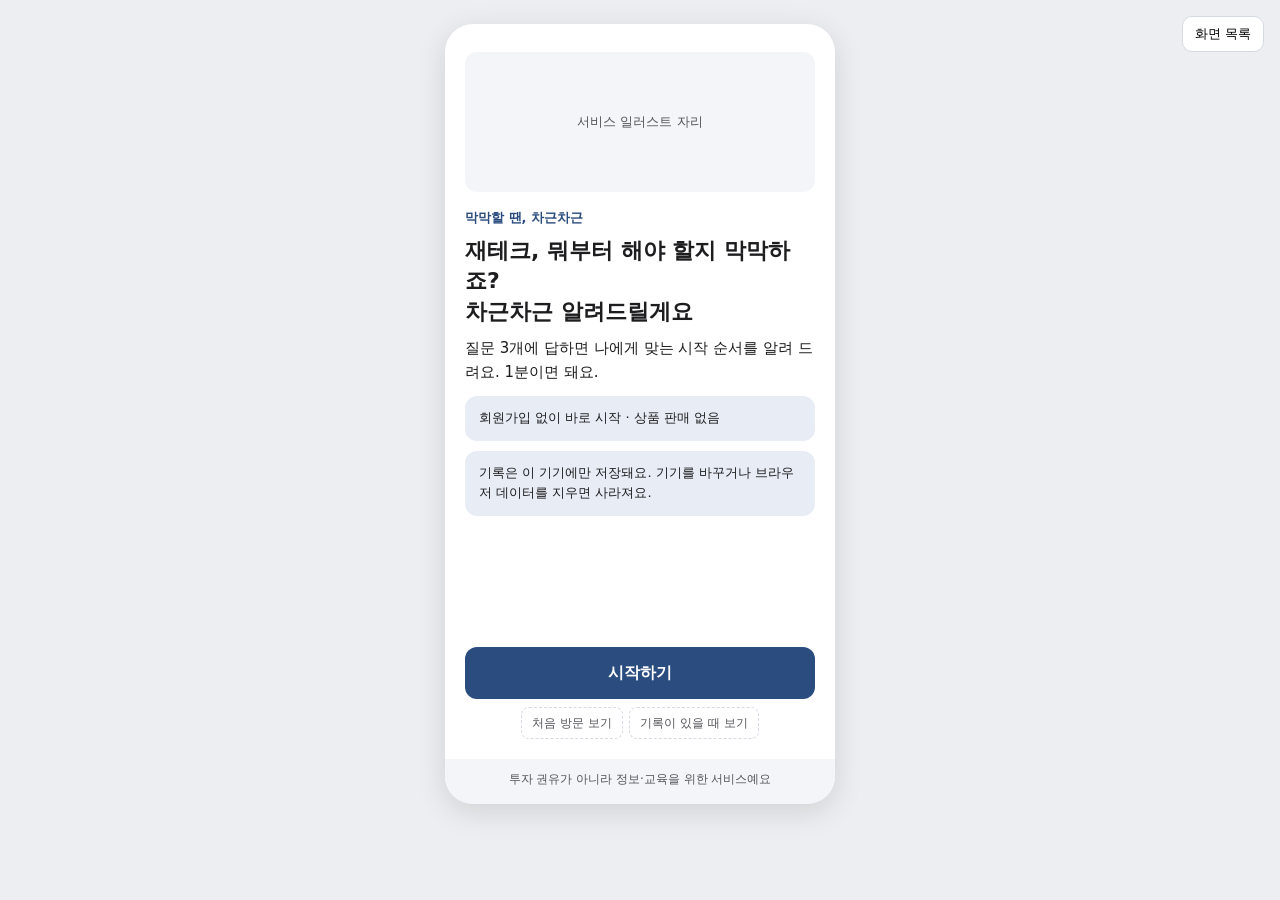
==== design/prototype.html @ a36b57f7 "design: 로드맵 완료 결과 화면(3.5) 추가, 플로우·지도 반영, 단계 상세 체크 오류 수정 Co-Authored-By: Claude Opus 5.5 <noreply@ant" ====
<!doctype html><html lang="ko"><head><meta charset="utf-8"><meta name="viewport" content="width=device-width,initial-scale=1">
<title>차근차근 프로토타입</title>
<style>
:root{--main:#2B4C7E;--main-soft:#E8EDF5;--accent:#F2B705;--accent-soft:#FFF6D9;--bg:#ffffff;--gray:#F3F5F9;--text:#1D1D1F;--sub:#55555C;--line:#D5DAE2;--radius:12px}
*{box-sizing:border-box}body{margin:0;background:#eceef1;font-family:system-ui,"Apple SD Gothic Neo","Malgun Gothic",sans-serif;color:var(--text)}
.device{width:390px;max-width:100%;min-height:780px;margin:24px auto;background:var(--bg);border-radius:28px;box-shadow:0 8px 30px rgba(0,0,0,.12);overflow:hidden;position:relative}
.screen{display:none;min-height:780px}.screen.on{display:block}
#toast{position:fixed;left:50%;bottom:32px;transform:translateX(-50%);background:#222;color:#fff;padding:10px 16px;border-radius:20px;font-size:14px;opacity:0;transition:.2s;pointer-events:none}#toast.on{opacity:1}
#idx{position:fixed;right:16px;top:16px;font-size:13px;background:#fff;border:1px solid var(--line);border-radius:10px;padding:8px 12px;cursor:pointer}
#list{position:fixed;right:16px;top:56px;background:#fff;border:1px solid var(--line);border-radius:12px;padding:8px;display:none;max-height:70vh;overflow:auto;min-width:200px}#list.on{display:block}#list a{display:block;padding:6px 8px;color:var(--text);text-decoration:none;font-size:14px;border-radius:8px}#list a:hover{background:#f2f2f5}
/* 공통 부품 스타일은 여기 아래에 */
.wrap{min-height:780px;display:flex;flex-direction:column;padding:20px 20px 0}
.grow{flex:1}
.topbar{display:flex;align-items:center;justify-content:space-between;min-height:44px;font-size:13px;color:var(--sub)}
.back{display:inline-flex;align-items:center;min-height:44px;padding:0 4px;color:var(--main);font-size:15px;font-weight:700;text-decoration:none}
.progress{height:6px;background:var(--gray);border-radius:6px;overflow:hidden;margin:4px 0 16px}.progress i{display:block;height:100%;background:var(--main)}
h1.t{font-size:22px;font-weight:700;line-height:1.4;margin:8px 0 8px}
h2.st{font-size:17px;font-weight:700;margin:0 0 6px}
p.b{font-size:15px;line-height:1.6;margin:0 0 12px;color:var(--text)}
.s{font-size:13px;line-height:1.5;color:var(--sub)}
.btn{display:flex;align-items:center;justify-content:center;width:100%;min-height:52px;border:0;border-radius:var(--radius);background:var(--main);color:#fff;font-size:16px;font-weight:700;text-decoration:none;cursor:pointer;font-family:inherit}
.btn:active{filter:brightness(.88)}
.btn.sub{background:#fff;color:var(--main);border:1.5px solid var(--main);min-height:48px}
.btn[aria-disabled="true"]{background:var(--gray);color:var(--sub);pointer-events:none}
.tbtn{display:inline-flex;align-items:center;min-height:44px;color:var(--main);font-size:14px;text-decoration:underline;background:none;border:0;cursor:pointer;font-family:inherit;padding:0}
.opt{display:flex;align-items:center;width:100%;min-height:52px;padding:12px 16px;margin-bottom:10px;border:1.5px solid var(--line);border-radius:var(--radius);background:#fff;font-size:15px;color:var(--text);text-align:left;cursor:pointer;font-family:inherit}
.opt.on{border-color:var(--main);background:var(--main-soft);font-weight:700}
.card{border:1.5px solid var(--line);border-radius:var(--radius);padding:14px 16px;margin-bottom:10px;background:#fff}
.card.now{border-color:var(--main)}.card.lock{background:var(--gray);border-style:dashed;color:var(--sub)}
.tag{display:inline-block;font-size:12px;font-weight:700;padding:2px 8px;border-radius:20px;background:var(--accent);color:var(--text);vertical-align:2px;margin-left:6px}
.info{background:var(--main-soft);border-radius:var(--radius);padding:12px 14px;font-size:13px;line-height:1.6;color:var(--text);margin-bottom:10px}
.warn{background:var(--accent-soft);border-left:4px solid var(--accent);border-radius:var(--radius);padding:12px 14px;font-size:13px;line-height:1.6;color:var(--text);margin-bottom:10px}
.term{color:var(--main);text-decoration:underline dotted;text-underline-offset:3px;font-weight:700;cursor:pointer}
.ph{display:flex;align-items:center;justify-content:center;background:var(--gray);border-radius:var(--radius);color:var(--sub);font-size:13px;min-height:140px;margin:8px 0 16px}
.legal{margin:16px -20px 0;padding:12px 20px 16px;background:var(--gray);text-align:center;font-size:12px;color:var(--sub)}
.sheet{position:absolute;left:0;right:0;bottom:0;background:#fff;border-radius:20px 20px 0 0;padding:22px 20px 24px;box-shadow:0 -8px 24px rgba(0,0,0,.15)}
.chips{display:flex;gap:6px;flex-wrap:wrap;margin-top:6px}.chips button{min-height:44px;padding:0 12px;border:1.5px solid var(--line);border-radius:22px;background:#fff;font-size:14px;font-family:inherit;cursor:pointer;color:var(--text)}.chips button.on{border-color:var(--main);background:var(--main);color:#fff;font-weight:700}
.item{display:flex;align-items:center;gap:10px;min-height:44px;font-size:15px}
.cb{width:24px;height:24px;border:2px solid var(--main);border-radius:6px;flex:none;display:inline-flex;align-items:center;justify-content:center;color:#fff;font-size:14px;cursor:pointer;background:#fff;position:relative}.cb::after{content:"";position:absolute;inset:-10px}.cb.on{background:var(--main)}
.go{margin-left:auto;color:var(--main);font-size:13px;font-weight:700;text-decoration:none;min-height:44px;display:inline-flex;align-items:center;white-space:nowrap}
.inline{display:flex;flex-wrap:wrap;gap:6px;align-items:center;padding-left:34px;font-size:13px;color:var(--sub);margin-bottom:6px}.inline input{width:84px;min-height:44px;border:1.5px solid var(--line);border-radius:8px;padding:0 8px;font-size:15px;font-family:inherit}
.card a.whole{display:block;text-decoration:none;color:inherit;min-height:44px}
.tag.gray{background:var(--gray);border:1px solid var(--line)}
.alt{display:flex;gap:6px;flex-wrap:wrap;justify-content:center;padding:8px 0 4px}
.alt button{font-size:12px;min-height:32px;padding:0 10px;border:1px dashed var(--line);background:#fff;border-radius:8px;color:var(--sub);cursor:pointer;font-family:inherit}
</style></head><body>
<button id="idx">화면 목록</button><div id="list"></div>
<div class="device">
<!-- 화면은 여기에 하나씩 추가: <section class="screen" id="1.0" data-name="홈"> ... </section> -->
<section class="screen" id="1.0" data-name="시작 화면">
<div class="wrap">
  <div class="ph">서비스 일러스트 자리</div>
  <p class="s" style="font-weight:700;color:var(--main);margin:0">막막할 땐, 차근차근</p>
  <h1 class="t">재테크, 뭐부터 해야 할지 막막하죠?<br>차근차근 알려드릴게요</h1>
  <p class="b">질문 3개에 답하면 나에게 맞는 시작 순서를 알려 드려요. 1분이면 돼요.</p>
  <div class="info">회원가입 없이 바로 시작 · 상품 판매 없음</div>
  <div class="info">기록은 이 기기에만 저장돼요. 기기를 바꾸거나 브라우저 데이터를 지우면 사라져요.</div>
  <div class="grow"></div>
  <a class="btn" id="s1_0go" href="#2.1">시작하기</a>
  <div class="alt"><button onclick="s1_0(false)">처음 방문 보기</button><button onclick="s1_0(true)">기록이 있을 때 보기</button></div>
  <div class="legal">투자 권유가 아니라 정보·교육을 위한 서비스예요</div>
</div>
<script>function s1_0(r){const b=document.getElementById("s1_0go");b.textContent=r?"이어서 하기":"시작하기";b.href=r?"#3.0":"#2.1";toast(r?"기록이 있을 때 모습이에요":"처음 방문 모습이에요")}</script>
</section>
<section class="screen" id="2.1" data-name="진단 1 여유자금">
<div class="wrap">
  <div class="topbar"><span>1 / 3</span><span></span></div>
  <div class="progress"><i style="width:33%"></i></div>
  <h1 class="t">매달 모을 수 있는 돈은<br>어느 정도예요?</h1>
  <p class="s" style="margin:0 0 14px">정확하지 않아도 괜찮아요.</p>
  <div data-q="money">
    <button class="opt" data-v="u5" onclick="pick(this)">5만 원 미만</button>
    <button class="opt" data-v="5_20" onclick="pick(this)">5만 ~ 20만 원</button>
    <button class="opt" data-v="20_50" onclick="pick(this)">20만 ~ 50만 원</button>
    <button class="opt" data-v="o50" onclick="pick(this)">50만 원 이상</button>
  </div>
  <div class="grow"></div>
  <a class="btn" data-next aria-disabled="true" href="#2.2">다음</a>
  <div class="legal">투자 권유가 아니라 정보·교육을 위한 서비스예요</div>
</div>
</section>

<section class="screen" id="2.2" data-name="진단 2 손실 불안">
<div class="wrap">
  <div class="topbar"><a class="back" href="#2.1">← 이전 질문</a><span>2 / 3</span></div>
  <div class="progress"><i style="width:66%"></i></div>
  <h1 class="t">투자한 돈이 줄어들면<br>어떨 것 같아요?</h1>
  <div data-q="fear">
    <button class="opt" data-v="high" onclick="pick(this)">조금만 줄어도 잠이 안 와요</button>
    <button class="opt" data-v="mid" onclick="pick(this)">조금은 괜찮지만 많이 줄면 힘들어요</button>
    <button class="opt" data-v="ok" onclick="pick(this)">어느 정도 줄어드는 건 감수할 수 있어요</button>
  </div>
  <div class="info">정답은 없어요. 나에게 맞는 속도를 찾기 위한 질문이에요.</div>
  <div class="grow"></div>
  <a class="btn" data-next aria-disabled="true" href="#2.3">다음</a>
  <div class="legal">투자 권유가 아니라 정보·교육을 위한 서비스예요</div>
</div>
</section>

<section class="screen" id="2.3" data-name="진단 3 수입 안정성">
<div class="wrap">
  <div class="topbar"><a class="back" href="#2.2">← 이전 질문</a><span>3 / 3</span></div>
  <div class="progress"><i style="width:100%"></i></div>
  <h1 class="t">매달 들어오는 수입은<br>어떤가요?</h1>
  <div data-q="income">
    <button class="opt" data-v="stable" onclick="pick(this)">월급처럼 매달 비슷해요</button>
    <button class="opt" data-v="vary" onclick="pick(this)">달마다 차이가 있어요</button>
    <button class="opt" data-v="none" onclick="pick(this)">아직 정해진 수입이 없어요</button>
  </div>
  <div class="grow"></div>
  <a class="btn" data-next aria-disabled="true" href="#3.0" onclick="return toRoad()">다음</a>
  <div class="legal">투자 권유가 아니라 정보·교육을 위한 서비스예요</div>
</div>
</section>

<section class="screen" id="3.0" data-name="맞춤 로드맵">
<div class="wrap"><div class="road" data-max="4"></div>
  <div class="alt"><button onclick="setCur(0)">0단계 진행 중</button><button onclick="setCur(1)">1단계 진행 중</button><button onclick="setCur(2)">2단계가 열린 모습</button><button onclick="setCur(3)">3단계가 열린 모습</button><button onclick="setCur(4)">4단계가 열린 모습</button><button onclick="setCur(5)">다 마친 모습</button></div>
  <div class="legal">투자 권유가 아니라 정보·교육을 위한 서비스예요</div>
</div>
</section>

<section class="screen" id="3.1" data-name="용어 사전">
<div class="wrap" style="position:relative">
  <h1 class="t">내 시작 로드맵</h1>
  <div class="card now"><h2 class="st">지금 보고 있던 단계</h2><p class="s">용어를 닫으면 보던 화면으로 돌아가요.</p></div>
  <div class="grow"></div>
  <div class="legal">투자 권유가 아니라 정보·교육을 위한 서비스예요</div>
  <div style="position:absolute;inset:0;background:rgba(0,0,0,.35)"></div>
  <div class="sheet">
    <h2 class="st" id="termName">파킹통장</h2>
    <p class="b" id="termDesc"></p>
    <div class="info" id="termEx"></div>
    <div class="warn" id="termWarn"></div>
    <a class="btn sub" href="#" onclick="return goBack()">닫기</a>
  </div>
</div>
</section>

<section class="screen" id="3.2" data-name="1단계 상세와 행동 지원">
<div class="wrap">
  <div class="topbar"><a class="back" href="#" onclick="return goRoad()">← 로드맵</a><span>1단계 · 파킹통장 만들기</span></div>
  <h1 class="t">비상금 소액 옮겨 보기</h1>
  <div class="info"><b>은행 앱에서 이렇게 해 보세요</b><br>① 쓰고 있는 은행 앱을 열어요<br>② 이자를 주는 입출금 통장(<span class="term" onclick="term('파킹통장')">파킹통장</span>)을 골라요<br>③ 부담 없는 금액을 옮겨 보세요</div>
  <div class="ph">화면 순서 그림 자리</div>
  <div class="warn"><b>소액이라 부담 없어요.</b> 언제든 다시 꺼낼 수 있어요.</div>
  <div class="info">차근차근은 특정 은행이나 상품을 추천하지 않아요.</div>
  <div class="grow"></div>
  <a class="btn" href="#" onclick="return doneItem('s1i1')">다 했어요</a>
  <div class="legal">투자 권유가 아니라 정보·교육을 위한 서비스예요</div>
</div>
</section>

<section class="screen" id="4.1" data-name="손실 한도 설정">
<div class="wrap">
  <div class="topbar"><a class="back" href="#" onclick="return limitBack()">← 뒤로</a><span>4단계 · 소액 주식 · 시작 전</span></div>
  <h1 class="t">이만큼까지는<br>잃어도 괜찮다 싶은 금액은요?</h1>
  <div class="info">앞에서는 불안한 느낌을 물었어요. 여기서는 실제로 잃어도 괜찮은 금액을 정해요.</div>
  <p class="s">이 금액 안에서만 다음 단계를 열어 드려요.</p>
  <div style="font-size:30px;font-weight:700;text-align:center;margin:16px 0 4px" id="limitVal">60,000원</div>
  <input type="range" id="limitRange" min="0" max="500000" step="10000" style="width:100%;height:44px;accent-color:var(--main)" oninput="limitInput()">
  <div class="s" style="display:flex;justify-content:space-between"><span>0원</span><span>50만 원</span></div>
  <div class="info" id="limitWhy" style="margin-top:12px"></div>
  <div class="grow"></div>
  <a class="btn" href="#" onclick="return limitNext()">다음</a>
  <div class="alt"><button onclick="st.mode='set';on41()">처음 설정할 때 보기</button><button onclick="st.mode='change';on41()">한도 바꾸기로 들어왔을 때 보기</button></div>
  <div class="legal">투자 권유가 아니라 정보·교육을 위한 서비스예요</div>
</div>
</section>

<section class="screen" id="4.2" data-name="4단계 열기 전 필수 안내">
<div class="wrap">
  <div class="topbar"><a class="back" href="#" onclick="return goRoad()">← 뒤로</a><span>4단계 · 소액 주식</span></div>
  <h1 class="t">시작하기 전에<br>꼭 알아 두세요</h1>
  <div class="warn"><b>주식은 원금이 줄 수 있어요.</b> 투자한 돈의 일부 또는 전부를 잃을 수도 있어요.</div>
  <div class="info"><b>내 손실 한도는 <span class="limitText">60,000원</span>이에요.</b> 이 금액 안에서만 시작해요.</div>
  <div class="info">차근차근은 특정 종목이나 상품을 추천하지 않아요.</div>
  <div class="info">투자 결정의 책임은 본인에게 있어요.</div>
  <button class="opt" id="agree42" onclick="this.classList.toggle('on');this.textContent=(this.classList.contains('on')?'☑':'☐')+' 위 내용을 읽고 이해했어요';document.getElementById('go42').setAttribute('aria-disabled',!this.classList.contains('on'))">☐ 위 내용을 읽고 이해했어요</button>
  <div class="grow"></div>
  <a class="btn" id="go42" aria-disabled="true" href="#4.3">4단계 시작하기</a>
  <div class="legal">투자 권유가 아니라 정보·교육을 위한 서비스예요</div>
</div>
</section>

<section class="screen" id="4.3" data-name="4단계 투자 금액 입력">
<div class="wrap">
  <div class="topbar"><a class="back" href="#" onclick="return goRoad()">← 로드맵</a><span>4단계 · 소액 주식</span></div>
  <h1 class="t">얼마로 시작해 볼까요?</h1>
  <p class="s">내 손실 한도: <b class="limitText">60,000원</b></p>
  <input id="amt43" inputmode="numeric" placeholder="금액을 입력해 주세요" oninput="check43()" style="width:100%;min-height:56px;border:1.5px solid var(--line);border-radius:var(--radius);font-size:22px;font-weight:700;text-align:center;font-family:inherit;margin:8px 0 10px">
  <div class="warn" id="over43" style="display:none"><b>이 금액은 넣을 수 없어요.</b> <span class="limitText">60,000원</span>은 내가 정한 한도예요. 한도 안의 금액으로 입력해 주세요.</div>
  <div id="quick43"></div>
  <div style="text-align:right"><a class="tbtn" href="#4.1" onclick="st.mode='change'">한도 바꾸기</a></div>
  <div class="grow"></div>
  <a class="btn" id="go43" aria-disabled="true" href="#4.4">다음</a>
  <div class="alt"><button onclick="setAmt(st.limit+40000)">한도 초과 입력 보기</button><button onclick="setAmt(Math.round(st.limit/2/10000)*10000||10000)">한도 안 입력 보기</button></div>
  <div class="legal">투자 권유가 아니라 정보·교육을 위한 서비스예요</div>
</div>
</section>

<section class="screen" id="4.4" data-name="4단계 하락 대응 규칙">
<div class="wrap">
  <div class="topbar"><a class="back" href="#4.3">← 이전</a><span>4단계 · 소액 주식</span></div>
  <h1 class="t">값이 내려갔을 때<br>어떻게 할지 미리 정해요</h1>
  <p class="s" style="margin:0 0 14px">미리 정해 두면 흔들릴 때 덜 불안해요. 사고팔지는 내가 정해요.</p>
  <div data-q="rule">
    <button class="opt" data-v="nobuy" onclick="pick(this);document.getElementById('own44').style.display='none'">정해 둔 손실 한도에 닿으면 더 사지 않아요</button>
    <button class="opt" data-v="wait" onclick="pick(this);document.getElementById('own44').style.display='none'">값이 내려가면 바로 판단하지 않고 시간을 두고 다시 살펴봐요</button>
    <button class="opt" data-v="own" onclick="pick(this);document.getElementById('own44').style.display='block'">직접 규칙 쓰기</button>
  </div>
  <textarea id="own44" placeholder="내 규칙을 적어 주세요" style="display:none;width:100%;min-height:80px;border:1.5px solid var(--line);border-radius:var(--radius);padding:12px;font-size:15px;font-family:inherit;margin-bottom:10px"></textarea>
  <div class="info">내가 정한 규칙이에요. 차근차근은 사고팔 시점을 알려 주지 않아요.</div>
  <div class="grow"></div>
  <a class="btn" data-next aria-disabled="true" href="#" onclick="const o=this.closest('.screen').querySelector('[data-q=rule] .on');st.rule=o&&o.dataset.v==='own'?(document.getElementById('own44').value||'직접 쓴 규칙'):(o?o.textContent:'');st.cur=5;toast('저장됐어요');return goRoad()">내 규칙으로 저장</a>
  <div class="legal">투자 권유가 아니라 정보·교육을 위한 서비스예요</div>
</div>
</section>

<section class="screen" id="4.5" data-name="한도 올리기 재진단">
<div class="wrap">
  <div class="topbar"><a class="back" href="#4.1">← 뒤로</a><span id="chg45">손실 한도 변경</span></div>
  <h1 class="t">투자한 돈이 줄어들면<br>어떨 것 같아요?</h1>
  <div data-q="fear2">
    <button class="opt" data-v="high" onclick="pick(this)">조금만 줄어도 잠이 안 와요</button>
    <button class="opt" data-v="mid" onclick="pick(this)">조금은 괜찮지만 많이 줄면 힘들어요</button>
    <button class="opt" data-v="ok" onclick="pick(this)">어느 정도 줄어드는 건 감수할 수 있어요</button>
  </div>
  <div class="warn" id="warn45"><b>한도를 올리면 잃을 수 있는 금액도 커져요.</b></div>
  <div class="grow"></div>
  <a class="btn" data-next aria-disabled="true" href="#" onclick="st.limit=st.pending;toast('한도를 바꿨어요');location.hash='#4.3';return false">확인하고 한도 바꾸기</a>
  <div class="legal">투자 권유가 아니라 정보·교육을 위한 서비스예요</div>
</div>
</section>

<section class="screen" id="3.0a" data-name="로드맵: 여유자금 5만 원 미만">
<div class="wrap"><div class="road" data-max="2"></div>
  <div class="alt"><button onclick="setCur(0)">0단계부터 보기</button><button onclick="setCur(3)">0~2단계를 다 마친 모습</button></div>
  <div class="legal">투자 권유가 아니라 정보·교육을 위한 서비스예요</div>
</div>
</section>

<section class="screen" id="3.3" data-name="2단계 상세">
<div class="wrap">
  <div class="topbar"><a class="back" href="#" onclick="return goRoad()">← 로드맵</a><span>2단계 · 적금 시작하기</span></div>
  <h1 class="t">적금 시작하기</h1>
  <p class="s" id="sum33"></p>
  <div class="warn" id="flex33"><b>먼저 알아 두세요</b><br>금액을 자유롭게 넣는 유형(자유적금 등)도 있어요. 상품마다 조건이 다르니 확인해 보세요. 납입이 부담되면 중도 해지할 수 있지만 이자 혜택이 줄 수 있어요.</div>
  <div class="card now">
    <h2 class="st">체크리스트 <span class="tag">진행 중</span></h2>
    <button class="opt" style="display:block" data-k="s2i0" onclick="tick(this)"><span class="mk">☐</span> <span class="term" onclick="event.stopPropagation();term('적금')">적금</span>이 뭔지, 파킹통장과 뭐가 다른지 알아보기</button>
    <button class="opt" style="display:block" data-k="s2i1" onclick="tick(this)"><span class="mk">☐</span> 부담 없이 납입할 금액 정하기</button>
    <div class="info" id="amt33" style="margin:0"></div>
  </div>
  <div class="grow"></div>
  <a class="btn" id="go33" aria-disabled="true" href="#" onclick="st.cur=Math.max(st.cur,3);toast('2단계를 마쳤어요');return goRoad()">다 했어요</a>
  <div class="alt"><button onclick="st.a.income='stable';on33()">수입이 일정할 때 보기</button><button onclick="st.a.income='vary';on33()">수입이 달라질 때 보기</button></div>
  <div class="legal">투자 권유가 아니라 정보·교육을 위한 서비스예요</div>
</div>
</section>

<section class="screen" id="3.4" data-name="3단계 상세 (ISA)">
<div class="wrap">
  <div class="topbar"><a class="back" href="#" onclick="return goRoad()">← 로드맵</a><span>3단계 · ISA 알아보기</span></div>
  <h1 class="t"><span class="term" onclick="term('ISA')">ISA</span>는 세금 혜택이<br>있는 계좌예요</h1>
  <div class="info"><b>내가 써도 되는지 확인해요</b><br>조건마다 하나씩 골라 주세요. 실제 조건 문구는 확인 후 넣어요.</div>
  <div class="card"><h2 class="st">조건 1 (확인 후 입력)</h2><div class="chips" data-c="c1"><button onclick="chip(this)">해당돼요</button><button onclick="chip(this)">아니에요</button><button onclick="chip(this)">잘 모르겠어요</button></div><p class="s cnote" style="display:none;margin:8px 0 0">실제로 가입할 수 있는지는 금융회사에서 확인해요.</p></div>
  <div class="card"><h2 class="st">조건 2 (확인 후 입력)</h2><div class="chips" data-c="c2"><button onclick="chip(this)">해당돼요</button><button onclick="chip(this)">아니에요</button><button onclick="chip(this)">잘 모르겠어요</button></div><p class="s cnote" style="display:none;margin:8px 0 0">실제로 가입할 수 있는지는 금융회사에서 확인해요.</p></div>
  <div class="warn"><b>주의</b> ISA에 담는 상품에 따라 원금이 줄 수 있어요.</div>
  <div class="grow"></div>
  <a class="btn" id="go34" aria-disabled="true" href="#" onclick="st.cur=Math.max(st.cur,4);toast('3단계를 마쳤어요');return goRoad()">다 했어요</a>
  <div class="legal">투자 권유가 아니라 정보·교육을 위한 서비스예요</div>
</div>
</section>

<section class="screen" id="3.0b" data-name="로드맵: 손실 불안이 큰 경우">
<div class="wrap"><div class="road" data-max="3"></div>
  <div class="alt"><button onclick="setCur(1)">1단계 진행 중 보기</button><button onclick="setCur(4)">0~3단계를 다 마친 모습</button></div>
  <div class="legal">투자 권유가 아니라 정보·교육을 위한 서비스예요</div>
</div>
</section>
<section class="screen" id="3.5" data-name="로드맵 완료 결과">
<div class="wrap">
  <div class="topbar"><span>결과</span><span id="road35"></span></div>
  <h1 class="t" id="title35">모든 단계를 마쳤어요</h1>
  <h2 class="st" style="margin-top:6px">해낸 것</h2>
  <div class="card" id="done35"></div>
  <h2 class="st" style="margin-top:6px">앞으로 필요한 것</h2>
  <div class="info" id="next35"></div>
  <div id="rule35"></div>
  <div class="grow"></div>
  <a class="btn" href="#" onclick="return goRoad()">내 로드맵 보기</a>
  <div class="alt"><button onclick="st.road='3.0';st.cur=5;on35()">모든 단계를 마친 모습</button><button onclick="st.road='3.0a';st.cur=3;on35()">여유자금이 적어 0~2단계를 마친 모습</button></div>
  <div class="legal">투자 권유가 아니라 정보·교육을 위한 서비스예요</div>
</div>
</section>
<!-- 화면 끝 -->
</div>
<div id="toast"></div>
<script>
const S=[...document.querySelectorAll(".screen")],L=document.getElementById("list"),T=document.getElementById("toast");
L.innerHTML=S.map(s=>`<a href="#${s.id}">${s.id} ${s.dataset.name||""}</a>`).join("");
document.getElementById("idx").onclick=()=>L.classList.toggle("on");
function toast(m){T.textContent=m;T.classList.add("on");clearTimeout(T._t);T._t=setTimeout(()=>T.classList.remove("on"),1600)}
/* 화면 공통 동작 (상태는 이 페이지 안에서만 기억해요) */
const st={a:{money:null,fear:null,income:null},cur:0,checked:new Set(),limit:null,pending:null,mode:"set",road:"3.0",prev:null,term:"파킹통장"};
const BASE={u5:25000,"5_20":125000,"20_50":350000,o50:500000};
const FEAR={high:.5,mid:.5,ok:1};
const INC={stable:.5,vary:.25,none:.1};
const LBL={money:{u5:"5만 원 미만","5_20":"5~20만 원","20_50":"20~50만 원",o50:"50만 원 이상"},fear:{high:"불안 큼",mid:"안정 우선",ok:"감수 가능"},income:{stable:"월급형",vary:"달마다 수입 차이",none:"정해진 수입 없음"}};
const $=id=>document.getElementById(id);
const A=(k,d)=>st.a[k]||d;
const won=n=>Number(n).toLocaleString("ko-KR")+"원";
const floor1=n=>Math.max(10000,Math.floor(n/10000)*10000);
const sumLine=()=>[LBL.money[A("money","5_20")],LBL.fear[A("fear","mid")],LBL.income[A("income","stable")]].join(" · ");

function pick(b){const g=b.parentElement;g.querySelectorAll(".opt").forEach(x=>x.classList.remove("on"));b.classList.add("on");if(g.dataset.q in st.a)st.a[g.dataset.q]=b.dataset.v;const n=b.closest(".screen").querySelector("[data-next]");if(n)n.removeAttribute("aria-disabled")}
function toRoad(){const r=A("money","5_20")==="u5"?"3.0a":(A("fear","mid")==="high"?"3.0b":"3.0");st.cur=0;st.checked.clear();st.limit=null;st.shown=false;st.save="";st.rule="";resetDetail();location.hash="#"+r;return false}
function resetDetail(){document.querySelectorAll("[data-k]").forEach(b=>{b.classList.remove("on");b.querySelector(".mk").textContent="☐"});$("go33").setAttribute("aria-disabled","true");document.querySelectorAll(".chips button").forEach(b=>b.classList.remove("on"));document.querySelectorAll(".cnote").forEach(n=>n.style.display="none");$("go34").setAttribute("aria-disabled","true");const a=$("agree42");a.classList.remove("on");a.textContent="☐ 위 내용을 읽고 이해했어요";$("go42").setAttribute("aria-disabled","true");$("amt43").value="";document.querySelectorAll("[data-q=rule] .opt,[data-q=fear2] .opt").forEach(b=>b.classList.remove("on"));document.querySelectorAll("#\\34 \\.4 [data-next],#\\34 \\.5 [data-next]").forEach(b=>b.setAttribute("aria-disabled","true"))}
function goRoad(){location.hash="#"+st.road;return false}
function goBack(){location.hash="#"+(st.prev||st.road);return false}
function term(n){st.term=n;location.hash="#3.1"}

/* 로드맵 */
const STG=[
 {name:"용어·기초 익히기",items:[{k:"s0i0",t:"내 한 달 돈 흐름 적어 보기",inp:"flow"},{k:"s0i1",t:"매달 모을 금액 정하기",inp:"save"}]},
 {name:"파킹통장 만들기",items:[{k:"s1i0",t:'<span class="term" onclick="term(\'파킹통장\')">파킹통장</span>이 뭔지 알아보기'},{k:"s1i1",t:"비상금 소액 옮겨 보기",go:"3.2"}]},
 {name:"적금 시작하기",card:"3.3"},{name:"ISA 알아보기",card:"3.4"},{name:"소액 주식",card:"4.1"}];
function renderRoad(el,max){
 let h='<h1 class="t">내 시작 로드맵</h1><p class="s" style="margin:0 0 12px">'+sumLine()+"</p>";
 for(let i=0;i<=max;i++){const s=STG[i],lbl=i+"단계 · "+s.name;
  if(i<st.cur){h+='<div class="card done"><h2 class="st" style="margin:0">'+lbl+' <span class="tag">완료</span></h2></div>';continue}
  if(i>st.cur){h+='<div class="card lock" role="button" onclick="toast(\'앞 단계 항목을 모두 체크하면 열려요\')" style="cursor:pointer"><h2 class="st" style="margin:0">'+lbl+(i===4?' <span class="tag gray">시작 전 한도 설정</span>':"")+'</h2><p class="s" style="margin:4px 0 0">앞 단계를 마치면 열려요</p></div>';continue}
  if(s.card){h+='<div class="card now"><a class="whole" href="#'+s.card+'" onclick="st.mode=\'set\'"><h2 class="st">'+lbl+' <span class="tag">진행 중</span></h2><p class="s" style="margin:0">눌러서 시작해요 ›</p></a>'+(i<4?'<button class="tbtn" onclick="already('+i+')">이미 했어요 (이 단계 전체 체크)</button>':"")+"</div>";continue}
  h+='<div class="card now"><h2 class="st">'+lbl+' <span class="tag">진행 중</span></h2>';
  s.items.forEach(it=>{const on=st.checked.has(it.k);
   h+='<div class="item"><span class="cb'+(on?" on":"")+'" role="checkbox" aria-checked="'+on+'" onclick="toggle(\''+it.k+'\')">'+(on?"✓":"")+"</span><span>"+it.t+"</span>"+(it.go?'<a class="go" href="#'+it.go+'">화면 순서 보기 ›</a>':"")+"</div>";
   if(it.inp==="flow")h+='<div class="inline"><span style="width:72px">들어오는 돈</span><input inputmode="numeric" placeholder="원"></div><div class="inline"><span style="width:72px">나가는 돈</span><input inputmode="numeric" placeholder="원"></div>';
   if(it.inp==="save")h+='<div class="inline">월 <input inputmode="numeric" placeholder="원" value="'+(st.save||"")+'" oninput="st.save=this.value"> 원 (펼쳐서 바로 적어요)</div>';});
  h+='<button class="tbtn" onclick="already('+i+')">이미 했어요 (이 단계 전체 체크)</button></div>';}
 if(st.cur>max)h+='<div class="info"><b>'+(max===4?"모든 단계를 마쳤어요.":"지금 할 수 있는 단계를 모두 마쳤어요.")+"</b></div>";
 if(max<4)h+='<div class="info">나머지 단계는 상황이 바뀌면 열어 드릴게요.</div>';
 h+='<p class="s">체크를 모두 마치면 다음 단계가 열려요. 진행 상황은 이 기기에만 저장돼요.</p><a class="btn sub" href="#2.1" onclick="toast(\'진단을 다시 시작해요\')">상황이 바뀌었어요</a>';
 el.innerHTML=h}
function renderRoads(){document.querySelectorAll(".road").forEach(el=>renderRoad(el,+el.dataset.max));const r=document.querySelector(".screen.on .road");if(r&&st.cur>+r.dataset.max&&!st.shown){st.shown=true;setTimeout(()=>{location.hash="#3.5"},400)}}
const MAX={"3.0":4,"3.0a":2,"3.0b":3};
function on35(){const max=MAX[st.road]||4,cur=Math.min(st.cur,max+1);
 $("road35").textContent=sumLine();
 $("title35").textContent=max===4?"모든 단계를 마쳤어요":"지금 할 수 있는 단계를 모두 마쳤어요";
 let d="";for(let i=0;i<=max;i++)d+='<div class="item"><span class="cb'+(i<cur?" on":"")+'">'+(i<cur?"✓":"")+"</span><span>"+i+"단계 · "+STG[i].name+"</span></div>";
 d+='<p class="s" style="margin:8px 0 0">매달 모을 금액: <b>'+(st.save?Number(String(st.save).replace(/[^0-9]/g,"")).toLocaleString("ko-KR")+"원":"로드맵 0단계에서 적은 금액")+"</b>"+(max===4&&cur>4?" · 손실 한도: <b>"+won(st.limit||recLimit())+"</b>":"")+"</p>";
 $("done35").innerHTML=d;
 const nx=["매달 정한 금액을 꾸준히 모아요."];if(max===4)nx.push("값이 내려가면 내가 정한 규칙을 따라요.");nx.push("실제 상품 조건은 금융회사에서 확인해요. 차근차근은 상품을 추천하지 않아요.");
 $("next35").innerHTML=nx.map(x=>"· "+x).join("<br>");
 $("rule35").innerHTML=max===4?'<div class="warn"><b>내가 정한 하락 대응 규칙</b><br>'+(st.rule||"정해 둔 손실 한도에 닿으면 더 사지 않아요")+"</div>":""}
function setCur(n){st.cur=n;st.shown=true;renderRoads()}
function advance(){const s=STG[st.cur];if(s&&s.items&&s.items.every(it=>st.checked.has(it.k))){st.cur++;toast("다음 단계가 열렸어요")}}
function toggle(k){st.checked.has(k)?st.checked.delete(k):st.checked.add(k);advance();renderRoads()}
function already(i){const s=STG[i];if(s.items)s.items.forEach(it=>st.checked.add(it.k));st.cur=Math.max(st.cur,i+1);toast(i+"단계를 한 번에 체크했어요");renderRoads()}
function doneItem(k){st.checked.add(k);toast("체크했어요");advance();return goRoad()}

/* 용어 사전 */
const TERMS={
 "파킹통장":{d:"주차장에 차를 잠깐 세워 두듯, 돈을 잠깐 넣어 두어도 이자를 주는 통장이에요. 언제든 꺼낼 수 있어요.",e:"<b>예시</b> 월급날 전까지 잠깐 두는 비상금",w:"<b>주의</b> 이자가 적금보다 낮을 수 있어요"},
 "적금":{d:"매달 정해진 금액을 넣고, 정한 기간이 끝나면 이자와 함께 돌려받는 상품이에요.",e:"<b>예시</b> 1년 동안 매달 같은 금액 넣기",w:"<b>주의</b> 중간에 해지하면 이자 혜택이 줄 수 있어요"},
 "ISA":{d:"세금 혜택이 있는 계좌예요.",e:"<b>예시</b> 자세한 조건은 3단계 상세에서 확인해요",w:"<b>주의</b> 담는 상품에 따라 원금이 줄 수 있어요"}};
function on31(){const t=TERMS[st.term];$("termName").textContent=st.term;$("termDesc").textContent=t.d;$("termEx").innerHTML=t.e;$("termWarn").innerHTML=t.w}

/* 4단계 */
function recLimit(){return floor1(BASE[A("money","5_20")]*FEAR[A("fear","mid")])}
function updateLimitText(){if(st.limit==null)st.limit=recLimit();document.querySelectorAll(".limitText").forEach(e=>e.textContent=won(st.limit))}
function on41(){updateLimitText();const r=$("limitRange");r.value=st.limit;limitInput();
 const m=A("money","5_20"),f=A("fear","mid");
 $("limitWhy").textContent=st.mode==="change"?"지금 한도는 "+won(st.limit)+"이에요. 내리면 바로 적용되고, 올리면 한 번 더 확인해요.":"모을 수 있는 금액("+LBL.money[m]+")과 불안 정도를 기준으로 추천한 값이에요("+BASE[m]/10000+"만 원 × "+FEAR[f]*100+"%). 직접 바꿀 수 있어요."}
function limitInput(){$("limitVal").textContent=won($("limitRange").value)}
function limitNext(){const v=+$("limitRange").value;
 if(st.mode==="change"){if(v<st.limit){st.limit=v;toast("한도를 낮췄어요");location.hash="#4.3"}else if(v>st.limit){st.pending=v;location.hash="#4.5"}else location.hash="#4.3"}
 else{st.limit=v;location.hash="#4.2"}return false}
function limitBack(){location.hash=st.mode==="change"?"#4.3":"#"+st.road;return false}
function on43(){updateLimitText();$("quick43").innerHTML=[30000,st.limit].filter((v,i,a)=>v<=st.limit&&a.indexOf(v)===i).map(v=>'<button class="opt" onclick="setAmt('+v+')">'+won(v)+"</button>").join("");check43()}
function setAmt(n){$("amt43").value=n;check43()}
function check43(){const v=+String($("amt43").value).replace(/[^0-9]/g,"");const over=v>st.limit;$("over43").style.display=over?"block":"none";$("go43").setAttribute("aria-disabled",!(v>0&&!over))}
function on45(){updateLimitText();if(!st.pending||st.pending<=st.limit)st.pending=st.limit*2;$("chg45").textContent="손실 한도 변경 · "+won(st.limit)+" → "+won(st.pending);$("warn45").innerHTML="<b>한도를 올리면 잃을 수 있는 금액도 커져요.</b> 최대 "+won(st.pending)+"까지 줄어들 수 있어요."}

/* 2단계, 3단계 상세 */
function on33(){const m=A("money","5_20"),inc=A("income","stable");$("sum33").textContent=sumLine();$("flex33").style.display=inc==="stable"?"none":"block";
 $("amt33").textContent="제안 금액: 월 "+won(floor1(BASE[m]*INC[inc]))+" (모을 수 있는 금액의 기준값 "+BASE[m]/10000+"만 원"+(inc==="stable"?"":", 수입이 달라서 낮게 제안해요")+"). 직접 바꿀 수 있어요."}
function tick(b){b.classList.toggle("on");b.querySelector(".mk").textContent=b.classList.contains("on")?"☑":"☐";const all=[...b.closest(".card").querySelectorAll("[data-k]")].every(x=>x.classList.contains("on"));$("go33").setAttribute("aria-disabled",!all)}
function chip(b){const g=b.parentElement;g.querySelectorAll("button").forEach(x=>x.classList.remove("on"));b.classList.add("on");g.parentElement.querySelector(".cnote").style.display=b.textContent==="해당돼요"?"none":"block";const ok=[...$("3.4").querySelectorAll(".chips")].every(c=>c.querySelector(".on"));$("go34").setAttribute("aria-disabled",!ok)}

const ON={"3.0":renderRoads,"3.0a":renderRoads,"3.0b":renderRoads,"3.1":on31,"4.1":on41,"4.2":updateLimitText,"4.3":on43,"4.5":on45,"3.3":on33,"3.5":on35};

function show(){const id=decodeURIComponent(location.hash.slice(1));const t=S.find(s=>s.id===id)||S[0];if(id&&!S.some(s=>s.id===id))toast("아직 만들지 않은 화면이에요");const cur=S.find(s=>s.classList.contains("on"));if(cur&&cur!==t)st.prev=cur.id;if(["3.0","3.0a","3.0b"].includes(t.id))st.road=t.id;S.forEach(s=>s.classList.toggle("on",s===t));L.classList.remove("on");if(ON[t.id])ON[t.id]();window.scrollTo(0,0)}
addEventListener("hashchange",show);show();
</script></body></html>
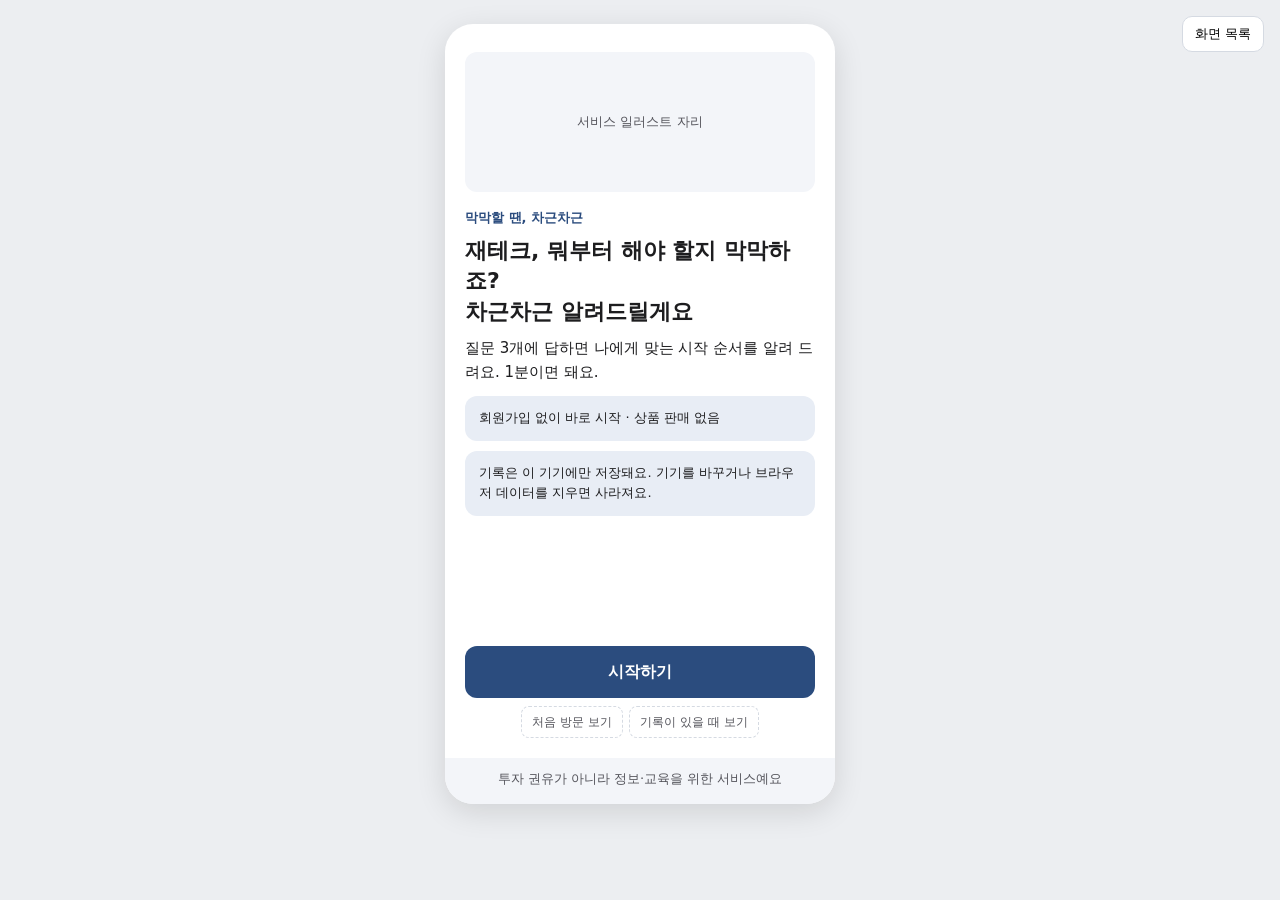
==== commit 089d90c3: "design 점검: 글자 크기 정리, 뒤로 버튼 이름 통일, 4.4 빈 규칙 오류 모습 추가 Co-Authored-By: Claude Opus 5.5 <noreply@anthrop" ====
--- a/design/prototype.html
+++ b/design/prototype.html
@@ -27,12 +27,12 @@
 .opt.on{border-color:var(--main);background:var(--main-soft);font-weight:700}
 .card{border:1.5px solid var(--line);border-radius:var(--radius);padding:14px 16px;margin-bottom:10px;background:#fff}
 .card.now{border-color:var(--main)}.card.lock{background:var(--gray);border-style:dashed;color:var(--sub)}
-.tag{display:inline-block;font-size:12px;font-weight:700;padding:2px 8px;border-radius:20px;background:var(--accent);color:var(--text);vertical-align:2px;margin-left:6px}
+.tag{display:inline-block;font-size:13px;font-weight:700;padding:2px 8px;border-radius:20px;background:var(--accent);color:var(--text);vertical-align:2px;margin-left:6px}
 .info{background:var(--main-soft);border-radius:var(--radius);padding:12px 14px;font-size:13px;line-height:1.6;color:var(--text);margin-bottom:10px}
 .warn{background:var(--accent-soft);border-left:4px solid var(--accent);border-radius:var(--radius);padding:12px 14px;font-size:13px;line-height:1.6;color:var(--text);margin-bottom:10px}
 .term{color:var(--main);text-decoration:underline dotted;text-underline-offset:3px;font-weight:700;cursor:pointer}
 .ph{display:flex;align-items:center;justify-content:center;background:var(--gray);border-radius:var(--radius);color:var(--sub);font-size:13px;min-height:140px;margin:8px 0 16px}
-.legal{margin:16px -20px 0;padding:12px 20px 16px;background:var(--gray);text-align:center;font-size:12px;color:var(--sub)}
+.legal{margin:16px -20px 0;padding:12px 20px 16px;background:var(--gray);text-align:center;font-size:13px;color:var(--sub)}
 .sheet{position:absolute;left:0;right:0;bottom:0;background:#fff;border-radius:20px 20px 0 0;padding:22px 20px 24px;box-shadow:0 -8px 24px rgba(0,0,0,.15)}
 .chips{display:flex;gap:6px;flex-wrap:wrap;margin-top:6px}.chips button{min-height:44px;padding:0 12px;border:1.5px solid var(--line);border-radius:22px;background:#fff;font-size:14px;font-family:inherit;cursor:pointer;color:var(--text)}.chips button.on{border-color:var(--main);background:var(--main);color:#fff;font-weight:700}
 .item{display:flex;align-items:center;gap:10px;min-height:44px;font-size:15px}
@@ -156,7 +156,7 @@
   <div class="topbar"><a class="back" href="#" onclick="return limitBack()">← 뒤로</a><span>4단계 · 소액 주식 · 시작 전</span></div>
   <h1 class="t">이만큼까지는<br>잃어도 괜찮다 싶은 금액은요?</h1>
   <div class="info">앞에서는 불안한 느낌을 물었어요. 여기서는 실제로 잃어도 괜찮은 금액을 정해요.</div>
-  <p class="s">이 금액 안에서만 다음 단계를 열어 드려요.</p>
+  <p class="s">이 금액(<span class="term" onclick="term('손실 한도')">손실 한도</span>) 안에서만 다음 단계를 열어 드려요.</p>
   <div style="font-size:30px;font-weight:700;text-align:center;margin:16px 0 4px" id="limitVal">60,000원</div>
   <input type="range" id="limitRange" min="0" max="500000" step="10000" style="width:100%;height:44px;accent-color:var(--main)" oninput="limitInput()">
   <div class="s" style="display:flex;justify-content:space-between"><span>0원</span><span>50만 원</span></div>
@@ -170,10 +170,10 @@
 
 <section class="screen" id="4.2" data-name="4단계 열기 전 필수 안내">
 <div class="wrap">
-  <div class="topbar"><a class="back" href="#" onclick="return goRoad()">← 뒤로</a><span>4단계 · 소액 주식</span></div>
+  <div class="topbar"><a class="back" href="#" onclick="return goRoad()">← 로드맵</a><span>4단계 · 소액 주식</span></div>
   <h1 class="t">시작하기 전에<br>꼭 알아 두세요</h1>
-  <div class="warn"><b>주식은 원금이 줄 수 있어요.</b> 투자한 돈의 일부 또는 전부를 잃을 수도 있어요.</div>
-  <div class="info"><b>내 손실 한도는 <span class="limitText">60,000원</span>이에요.</b> 이 금액 안에서만 시작해요.</div>
+  <div class="warn"><b><span class="term" onclick="term('주식')">주식</span>은 <span class="term" onclick="term('원금')">원금</span>이 줄 수 있어요.</b> 투자한 돈의 일부 또는 전부를 잃을 수도 있어요.</div>
+  <div class="info"><b>내 <span class="term" onclick="term('손실 한도')">손실 한도</span>는 <span class="limitText">60,000원</span>이에요.</b> 이 금액 안에서만 시작해요.</div>
   <div class="info">차근차근은 특정 종목이나 상품을 추천하지 않아요.</div>
   <div class="info">투자 결정의 책임은 본인에게 있어요.</div>
   <button class="opt" id="agree42" onclick="this.classList.toggle('on');this.textContent=(this.classList.contains('on')?'☑':'☐')+' 위 내용을 읽고 이해했어요';document.getElementById('go42').setAttribute('aria-disabled',!this.classList.contains('on'))">☐ 위 내용을 읽고 이해했어요</button>
@@ -201,7 +201,7 @@
 
 <section class="screen" id="4.4" data-name="4단계 하락 대응 규칙">
 <div class="wrap">
-  <div class="topbar"><a class="back" href="#4.3">← 이전</a><span>4단계 · 소액 주식</span></div>
+  <div class="topbar"><a class="back" href="#4.3">← 뒤로</a><span>4단계 · 소액 주식</span></div>
   <h1 class="t">값이 내려갔을 때<br>어떻게 할지 미리 정해요</h1>
   <p class="s" style="margin:0 0 14px">미리 정해 두면 흔들릴 때 덜 불안해요. 사고팔지는 내가 정해요.</p>
   <div data-q="rule">
@@ -209,10 +209,12 @@
     <button class="opt" data-v="wait" onclick="pick(this);document.getElementById('own44').style.display='none'">값이 내려가면 바로 판단하지 않고 시간을 두고 다시 살펴봐요</button>
     <button class="opt" data-v="own" onclick="pick(this);document.getElementById('own44').style.display='block'">직접 규칙 쓰기</button>
   </div>
-  <textarea id="own44" placeholder="내 규칙을 적어 주세요" style="display:none;width:100%;min-height:80px;border:1.5px solid var(--line);border-radius:var(--radius);padding:12px;font-size:15px;font-family:inherit;margin-bottom:10px"></textarea>
+  <textarea id="own44" oninput="$('err44').style.display='none'" placeholder="내 규칙을 적어 주세요" style="display:none;width:100%;min-height:80px;border:1.5px solid var(--line);border-radius:var(--radius);padding:12px;font-size:15px;font-family:inherit;margin-bottom:10px"></textarea>
+  <div class="warn" id="err44" style="display:none"><b>내 규칙을 적어 주세요.</b> 칸이 비어 있으면 저장할 수 없어요.</div>
   <div class="info">내가 정한 규칙이에요. 차근차근은 사고팔 시점을 알려 주지 않아요.</div>
   <div class="grow"></div>
-  <a class="btn" data-next aria-disabled="true" href="#" onclick="const o=this.closest('.screen').querySelector('[data-q=rule] .on');st.rule=o&&o.dataset.v==='own'?(document.getElementById('own44').value||'직접 쓴 규칙'):(o?o.textContent:'');st.cur=5;toast('저장됐어요');return goRoad()">내 규칙으로 저장</a>
+  <a class="btn" data-next aria-disabled="true" href="#" onclick="return save44()">내 규칙으로 저장</a>
+  <div class="alt"><button onclick="demo44(true)">직접 규칙을 비운 채 저장해 보기</button><button onclick="demo44(false)">정상 모습</button></div>
   <div class="legal">투자 권유가 아니라 정보·교육을 위한 서비스예요</div>
 </div>
 </section>
@@ -363,6 +365,9 @@
 const TERMS={
  "파킹통장":{d:"주차장에 차를 잠깐 세워 두듯, 돈을 잠깐 넣어 두어도 이자를 주는 통장이에요. 언제든 꺼낼 수 있어요.",e:"<b>예시</b> 월급날 전까지 잠깐 두는 비상금",w:"<b>주의</b> 이자가 적금보다 낮을 수 있어요"},
  "적금":{d:"매달 정해진 금액을 넣고, 정한 기간이 끝나면 이자와 함께 돌려받는 상품이에요.",e:"<b>예시</b> 1년 동안 매달 같은 금액 넣기",w:"<b>주의</b> 중간에 해지하면 이자 혜택이 줄 수 있어요"},
+ "손실 한도":{d:"내가 잃어도 괜찮다고 정한 가장 큰 금액이에요. 차근차근은 이 금액 안에서만 4단계를 진행하게 해요.",e:"<b>예시</b> 한도가 6만 원이면 6만 원보다 많이 넣을 수 없어요",w:"<b>주의</b> 한도는 내가 정한 안전장치예요. 올릴 때는 한 번 더 확인해요"},
+ "원금":{d:"처음에 넣은 돈이에요.",e:"<b>예시</b> 3만 원을 넣었다면 원금은 3만 원이에요",w:"<b>주의</b> 주식은 원금보다 줄어들 수 있어요"},
+ "주식":{d:"회사의 작은 몫을 사는 거예요. 값이 오르기도 하고 내리기도 해요.",e:"<b>예시</b> 산 뒤 값이 내려가면 넣은 돈보다 줄어요",w:"<b>주의</b> 차근차근은 특정 종목을 추천하지 않아요"},
  "ISA":{d:"세금 혜택이 있는 계좌예요.",e:"<b>예시</b> 자세한 조건은 3단계 상세에서 확인해요",w:"<b>주의</b> 담는 상품에 따라 원금이 줄 수 있어요"}};
 function on31(){const t=TERMS[st.term];$("termName").textContent=st.term;$("termDesc").textContent=t.d;$("termEx").innerHTML=t.e;$("termWarn").innerHTML=t.w}
 
@@ -388,6 +393,10 @@
 function tick(b){b.classList.toggle("on");b.querySelector(".mk").textContent=b.classList.contains("on")?"☑":"☐";const all=[...b.closest(".card").querySelectorAll("[data-k]")].every(x=>x.classList.contains("on"));$("go33").setAttribute("aria-disabled",!all)}
 function chip(b){const g=b.parentElement;g.querySelectorAll("button").forEach(x=>x.classList.remove("on"));b.classList.add("on");g.parentElement.querySelector(".cnote").style.display=b.textContent==="해당돼요"?"none":"block";const ok=[...$("3.4").querySelectorAll(".chips")].every(c=>c.querySelector(".on"));$("go34").setAttribute("aria-disabled",!ok)}
 
+function save44(){const o=document.querySelector('[data-q=rule] .on');if(!o)return false;
+ if(o.dataset.v==="own"&&!$("own44").value.trim()){$("err44").style.display="block";toast("내 규칙을 적어 주세요");$("own44").focus();return false}
+ st.rule=o.dataset.v==="own"?$("own44").value.trim():o.textContent;st.cur=5;toast("저장됐어요");return goRoad()}
+function demo44(err){const b=document.querySelector('[data-q=rule] [data-v=own]');pick(b);$("own44").style.display="block";$("own44").value="";$("err44").style.display="none";if(err)save44()}
 const ON={"3.0":renderRoads,"3.0a":renderRoads,"3.0b":renderRoads,"3.1":on31,"4.1":on41,"4.2":updateLimitText,"4.3":on43,"4.5":on45,"3.3":on33,"3.5":on35};
 
 function show(){const id=decodeURIComponent(location.hash.slice(1));const t=S.find(s=>s.id===id)||S[0];if(id&&!S.some(s=>s.id===id))toast("아직 만들지 않은 화면이에요");const cur=S.find(s=>s.classList.contains("on"));if(cur&&cur!==t)st.prev=cur.id;if(["3.0","3.0a","3.0b"].includes(t.id))st.road=t.id;S.forEach(s=>s.classList.toggle("on",s===t));L.classList.remove("on");if(ON[t.id])ON[t.id]();window.scrollTo(0,0)}
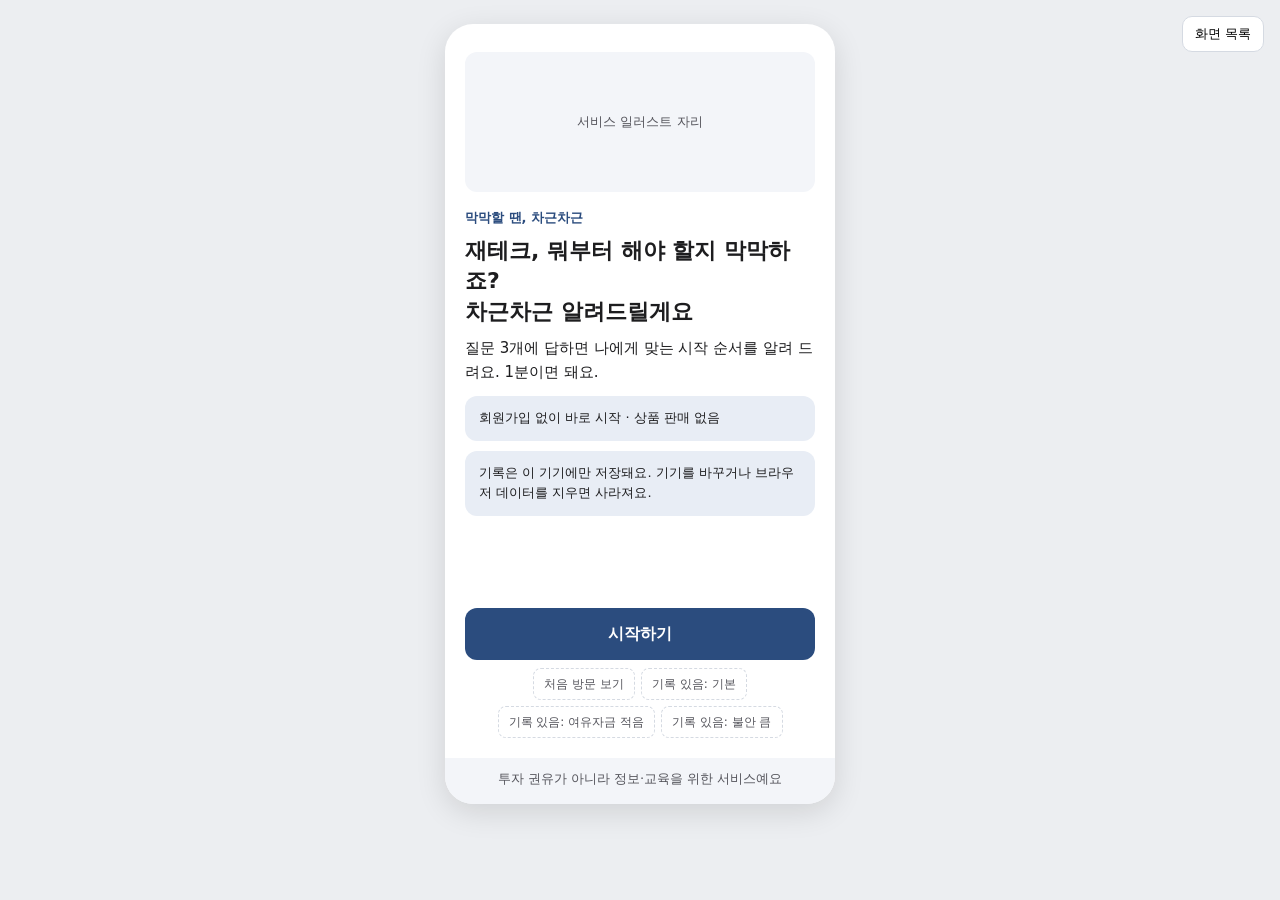
==== commit e73a0207: "플로우 따라가기 점검 반영: 이어서 하기 로드맵 연결, 3.3 제안 금액 입력칸, 플로우 2에 3.3 단계 추가 Co-Authored-By: Claude Opus 5.5 <nore" ====
--- a/design/prototype.html
+++ b/design/prototype.html
@@ -57,10 +57,10 @@
   <div class="info">기록은 이 기기에만 저장돼요. 기기를 바꾸거나 브라우저 데이터를 지우면 사라져요.</div>
   <div class="grow"></div>
   <a class="btn" id="s1_0go" href="#2.1">시작하기</a>
-  <div class="alt"><button onclick="s1_0(false)">처음 방문 보기</button><button onclick="s1_0(true)">기록이 있을 때 보기</button></div>
-  <div class="legal">투자 권유가 아니라 정보·교육을 위한 서비스예요</div>
-</div>
-<script>function s1_0(r){const b=document.getElementById("s1_0go");b.textContent=r?"이어서 하기":"시작하기";b.href=r?"#3.0":"#2.1";toast(r?"기록이 있을 때 모습이에요":"처음 방문 모습이에요")}</script>
+  <div class="alt"><button onclick="s1_0(false)">처음 방문 보기</button><button onclick="s1_0(true,'3.0')">기록 있음: 기본</button><button onclick="s1_0(true,'3.0a')">기록 있음: 여유자금 적음</button><button onclick="s1_0(true,'3.0b')">기록 있음: 불안 큼</button></div>
+  <div class="legal">투자 권유가 아니라 정보·교육을 위한 서비스예요</div>
+</div>
+<script>function s1_0(r,road,quiet){const b=document.getElementById("s1_0go");if(r&&road)st.road=road;b.textContent=r?"이어서 하기":"시작하기";b.href=r?"#"+(road||st.road):"#2.1";if(!quiet)toast(r?"기록이 있을 때 모습이에요 (로드맵 "+(road||st.road)+")":"처음 방문 모습이에요")}</script>
 </section>
 <section class="screen" id="2.1" data-name="진단 1 여유자금">
 <div class="wrap">
@@ -139,7 +139,7 @@
 
 <section class="screen" id="3.2" data-name="1단계 상세와 행동 지원">
 <div class="wrap">
-  <div class="topbar"><a class="back" href="#" onclick="return goRoad()">← 로드맵</a><span>1단계 · 파킹통장 만들기</span></div>
+  <div class="topbar"><a class="back" href="#" onclick="return goRoad()">← 로드맵</a><span>1단계 · 파킹통장 알아보기</span></div>
   <h1 class="t">비상금 소액 옮겨 보기</h1>
   <div class="info"><b>은행 앱에서 이렇게 해 보세요</b><br>① 쓰고 있는 은행 앱을 열어요<br>② 이자를 주는 입출금 통장(<span class="term" onclick="term('파킹통장')">파킹통장</span>)을 골라요<br>③ 부담 없는 금액을 옮겨 보세요</div>
   <div class="ph">화면 순서 그림 자리</div>
@@ -153,7 +153,7 @@
 
 <section class="screen" id="4.1" data-name="손실 한도 설정">
 <div class="wrap">
-  <div class="topbar"><a class="back" href="#" onclick="return limitBack()">← 뒤로</a><span>4단계 · 소액 주식 · 시작 전</span></div>
+  <div class="topbar"><a class="back" href="#" onclick="return limitBack()">← 뒤로</a><span>4단계 · 소액 주식 준비하기 · 시작 전</span></div>
   <h1 class="t">이만큼까지는<br>잃어도 괜찮다 싶은 금액은요?</h1>
   <div class="info">앞에서는 불안한 느낌을 물었어요. 여기서는 실제로 잃어도 괜찮은 금액을 정해요.</div>
   <p class="s">이 금액(<span class="term" onclick="term('손실 한도')">손실 한도</span>) 안에서만 다음 단계를 열어 드려요.</p>
@@ -170,7 +170,7 @@
 
 <section class="screen" id="4.2" data-name="4단계 열기 전 필수 안내">
 <div class="wrap">
-  <div class="topbar"><a class="back" href="#" onclick="return goRoad()">← 로드맵</a><span>4단계 · 소액 주식</span></div>
+  <div class="topbar"><a class="back" href="#" onclick="return goRoad()">← 로드맵</a><span>4단계 · 소액 주식 준비하기</span></div>
   <h1 class="t">시작하기 전에<br>꼭 알아 두세요</h1>
   <div class="warn"><b><span class="term" onclick="term('주식')">주식</span>은 <span class="term" onclick="term('원금')">원금</span>이 줄 수 있어요.</b> 투자한 돈의 일부 또는 전부를 잃을 수도 있어요.</div>
   <div class="info"><b>내 <span class="term" onclick="term('손실 한도')">손실 한도</span>는 <span class="limitText">60,000원</span>이에요.</b> 이 금액 안에서만 시작해요.</div>
@@ -185,7 +185,7 @@
 
 <section class="screen" id="4.3" data-name="4단계 투자 금액 입력">
 <div class="wrap">
-  <div class="topbar"><a class="back" href="#" onclick="return goRoad()">← 로드맵</a><span>4단계 · 소액 주식</span></div>
+  <div class="topbar"><a class="back" href="#" onclick="return goRoad()">← 로드맵</a><span>4단계 · 소액 주식 준비하기</span></div>
   <h1 class="t">얼마로 시작해 볼까요?</h1>
   <p class="s">내 손실 한도: <b class="limitText">60,000원</b></p>
   <input id="amt43" inputmode="numeric" placeholder="금액을 입력해 주세요" oninput="check43()" style="width:100%;min-height:56px;border:1.5px solid var(--line);border-radius:var(--radius);font-size:22px;font-weight:700;text-align:center;font-family:inherit;margin:8px 0 10px">
@@ -201,7 +201,7 @@
 
 <section class="screen" id="4.4" data-name="4단계 하락 대응 규칙">
 <div class="wrap">
-  <div class="topbar"><a class="back" href="#4.3">← 뒤로</a><span>4단계 · 소액 주식</span></div>
+  <div class="topbar"><a class="back" href="#4.3">← 뒤로</a><span>4단계 · 소액 주식 준비하기</span></div>
   <h1 class="t">값이 내려갔을 때<br>어떻게 할지 미리 정해요</h1>
   <p class="s" style="margin:0 0 14px">미리 정해 두면 흔들릴 때 덜 불안해요. 사고팔지는 내가 정해요.</p>
   <div data-q="rule">
@@ -244,8 +244,8 @@
 
 <section class="screen" id="3.3" data-name="2단계 상세">
 <div class="wrap">
-  <div class="topbar"><a class="back" href="#" onclick="return goRoad()">← 로드맵</a><span>2단계 · 적금 시작하기</span></div>
-  <h1 class="t">적금 시작하기</h1>
+  <div class="topbar"><a class="back" href="#" onclick="return goRoad()">← 로드맵</a><span>2단계 · 적금 알아보기</span></div>
+  <h1 class="t">적금 알아보기</h1>
   <p class="s" id="sum33"></p>
   <div class="warn" id="flex33"><b>먼저 알아 두세요</b><br>금액을 자유롭게 넣는 유형(자유적금 등)도 있어요. 상품마다 조건이 다르니 확인해 보세요. 납입이 부담되면 중도 해지할 수 있지만 이자 혜택이 줄 수 있어요.</div>
   <div class="card now">
@@ -253,6 +253,7 @@
     <button class="opt" style="display:block" data-k="s2i0" onclick="tick(this)"><span class="mk">☐</span> <span class="term" onclick="event.stopPropagation();term('적금')">적금</span>이 뭔지, 파킹통장과 뭐가 다른지 알아보기</button>
     <button class="opt" style="display:block" data-k="s2i1" onclick="tick(this)"><span class="mk">☐</span> 부담 없이 납입할 금액 정하기</button>
     <div class="info" id="amt33" style="margin:0"></div>
+    <div class="inline" style="padding-left:0;margin-top:8px">납입 금액: 월 <input id="pay33" inputmode="numeric" oninput="st.pay=this.value" style="width:110px"> 원</div>
   </div>
   <div class="grow"></div>
   <a class="btn" id="go33" aria-disabled="true" href="#" onclick="st.cur=Math.max(st.cur,3);toast('2단계를 마쳤어요');return goRoad()">다 했어요</a>
@@ -317,7 +318,7 @@
 const sumLine=()=>[LBL.money[A("money","5_20")],LBL.fear[A("fear","mid")],LBL.income[A("income","stable")]].join(" · ");
 
 function pick(b){const g=b.parentElement;g.querySelectorAll(".opt").forEach(x=>x.classList.remove("on"));b.classList.add("on");if(g.dataset.q in st.a)st.a[g.dataset.q]=b.dataset.v;const n=b.closest(".screen").querySelector("[data-next]");if(n)n.removeAttribute("aria-disabled")}
-function toRoad(){const r=A("money","5_20")==="u5"?"3.0a":(A("fear","mid")==="high"?"3.0b":"3.0");st.cur=0;st.checked.clear();st.limit=null;st.shown=false;st.save="";st.rule="";resetDetail();location.hash="#"+r;return false}
+function toRoad(){const r=roadFor();st.pay="";st.cur=0;st.checked.clear();st.limit=null;st.shown=false;st.save="";st.rule="";resetDetail();location.hash="#"+r;return false}
 function resetDetail(){document.querySelectorAll("[data-k]").forEach(b=>{b.classList.remove("on");b.querySelector(".mk").textContent="☐"});$("go33").setAttribute("aria-disabled","true");document.querySelectorAll(".chips button").forEach(b=>b.classList.remove("on"));document.querySelectorAll(".cnote").forEach(n=>n.style.display="none");$("go34").setAttribute("aria-disabled","true");const a=$("agree42");a.classList.remove("on");a.textContent="☐ 위 내용을 읽고 이해했어요";$("go42").setAttribute("aria-disabled","true");$("amt43").value="";document.querySelectorAll("[data-q=rule] .opt,[data-q=fear2] .opt").forEach(b=>b.classList.remove("on"));document.querySelectorAll("#\\34 \\.4 [data-next],#\\34 \\.5 [data-next]").forEach(b=>b.setAttribute("aria-disabled","true"))}
 function goRoad(){location.hash="#"+st.road;return false}
 function goBack(){location.hash="#"+(st.prev||st.road);return false}
@@ -325,9 +326,9 @@
 
 /* 로드맵 */
 const STG=[
- {name:"용어·기초 익히기",items:[{k:"s0i0",t:"내 한 달 돈 흐름 적어 보기",inp:"flow"},{k:"s0i1",t:"매달 모을 금액 정하기",inp:"save"}]},
- {name:"파킹통장 만들기",items:[{k:"s1i0",t:'<span class="term" onclick="term(\'파킹통장\')">파킹통장</span>이 뭔지 알아보기'},{k:"s1i1",t:"비상금 소액 옮겨 보기",go:"3.2"}]},
- {name:"적금 시작하기",card:"3.3"},{name:"ISA 알아보기",card:"3.4"},{name:"소액 주식",card:"4.1"}];
+ {name:"내 돈 흐름 살펴보기",items:[{k:"s0i0",t:"내 한 달 돈 흐름 적어 보기",inp:"flow"},{k:"s0i1",t:"매달 모을 금액 정하기",inp:"save"}]},
+ {name:"파킹통장 알아보기",items:[{k:"s1i0",t:'<span class="term" onclick="term(\'파킹통장\')">파킹통장</span>이 뭔지 알아보기'},{k:"s1i1",t:"비상금 소액 옮겨 보기",go:"3.2"}]},
+ {name:"적금 알아보기",card:"3.3"},{name:"ISA 알아보기",card:"3.4"},{name:"소액 주식 준비하기",card:"4.1"}];
 function renderRoad(el,max){
  let h='<h1 class="t">내 시작 로드맵</h1><p class="s" style="margin:0 0 12px">'+sumLine()+"</p>";
  for(let i=0;i<=max;i++){const s=STG[i],lbl=i+"단계 · "+s.name;
@@ -389,7 +390,7 @@
 
 /* 2단계, 3단계 상세 */
 function on33(){const m=A("money","5_20"),inc=A("income","stable");$("sum33").textContent=sumLine();$("flex33").style.display=inc==="stable"?"none":"block";
- $("amt33").textContent="제안 금액: 월 "+won(floor1(BASE[m]*INC[inc]))+" (모을 수 있는 금액의 기준값 "+BASE[m]/10000+"만 원"+(inc==="stable"?"":", 수입이 달라서 낮게 제안해요")+"). 직접 바꿀 수 있어요."}
+ $("amt33").textContent="제안 금액: 월 "+won(floor1(BASE[m]*INC[inc]))+" (모을 수 있는 금액의 기준값 "+BASE[m]/10000+"만 원"+(inc==="stable"?"":", 수입이 달라서 낮게 제안해요")+"). 아래 칸에서 직접 바꿀 수 있어요.";$("pay33").value=st.pay||floor1(BASE[m]*INC[inc])}
 function tick(b){b.classList.toggle("on");b.querySelector(".mk").textContent=b.classList.contains("on")?"☑":"☐";const all=[...b.closest(".card").querySelectorAll("[data-k]")].every(x=>x.classList.contains("on"));$("go33").setAttribute("aria-disabled",!all)}
 function chip(b){const g=b.parentElement;g.querySelectorAll("button").forEach(x=>x.classList.remove("on"));b.classList.add("on");g.parentElement.querySelector(".cnote").style.display=b.textContent==="해당돼요"?"none":"block";const ok=[...$("3.4").querySelectorAll(".chips")].every(c=>c.querySelector(".on"));$("go34").setAttribute("aria-disabled",!ok)}
 
@@ -397,7 +398,9 @@
  if(o.dataset.v==="own"&&!$("own44").value.trim()){$("err44").style.display="block";toast("내 규칙을 적어 주세요");$("own44").focus();return false}
  st.rule=o.dataset.v==="own"?$("own44").value.trim():o.textContent;st.cur=5;toast("저장됐어요");return goRoad()}
 function demo44(err){const b=document.querySelector('[data-q=rule] [data-v=own]');pick(b);$("own44").style.display="block";$("own44").value="";$("err44").style.display="none";if(err)save44()}
-const ON={"3.0":renderRoads,"3.0a":renderRoads,"3.0b":renderRoads,"3.1":on31,"4.1":on41,"4.2":updateLimitText,"4.3":on43,"4.5":on45,"3.3":on33,"3.5":on35};
+function roadFor(){return A("money","5_20")==="u5"?"3.0a":(A("fear","mid")==="high"?"3.0b":"3.0")}
+function on10(){const done=st.a.money&&st.a.fear&&st.a.income;s1_0(!!done,done?roadFor():null,true)}
+const ON={"1.0":on10,"3.0":renderRoads,"3.0a":renderRoads,"3.0b":renderRoads,"3.1":on31,"4.1":on41,"4.2":updateLimitText,"4.3":on43,"4.5":on45,"3.3":on33,"3.5":on35};
 
 function show(){const id=decodeURIComponent(location.hash.slice(1));const t=S.find(s=>s.id===id)||S[0];if(id&&!S.some(s=>s.id===id))toast("아직 만들지 않은 화면이에요");const cur=S.find(s=>s.classList.contains("on"));if(cur&&cur!==t)st.prev=cur.id;if(["3.0","3.0a","3.0b"].includes(t.id))st.road=t.id;S.forEach(s=>s.classList.toggle("on",s===t));L.classList.remove("on");if(ON[t.id])ON[t.id]();window.scrollTo(0,0)}
 addEventListener("hashchange",show);show();
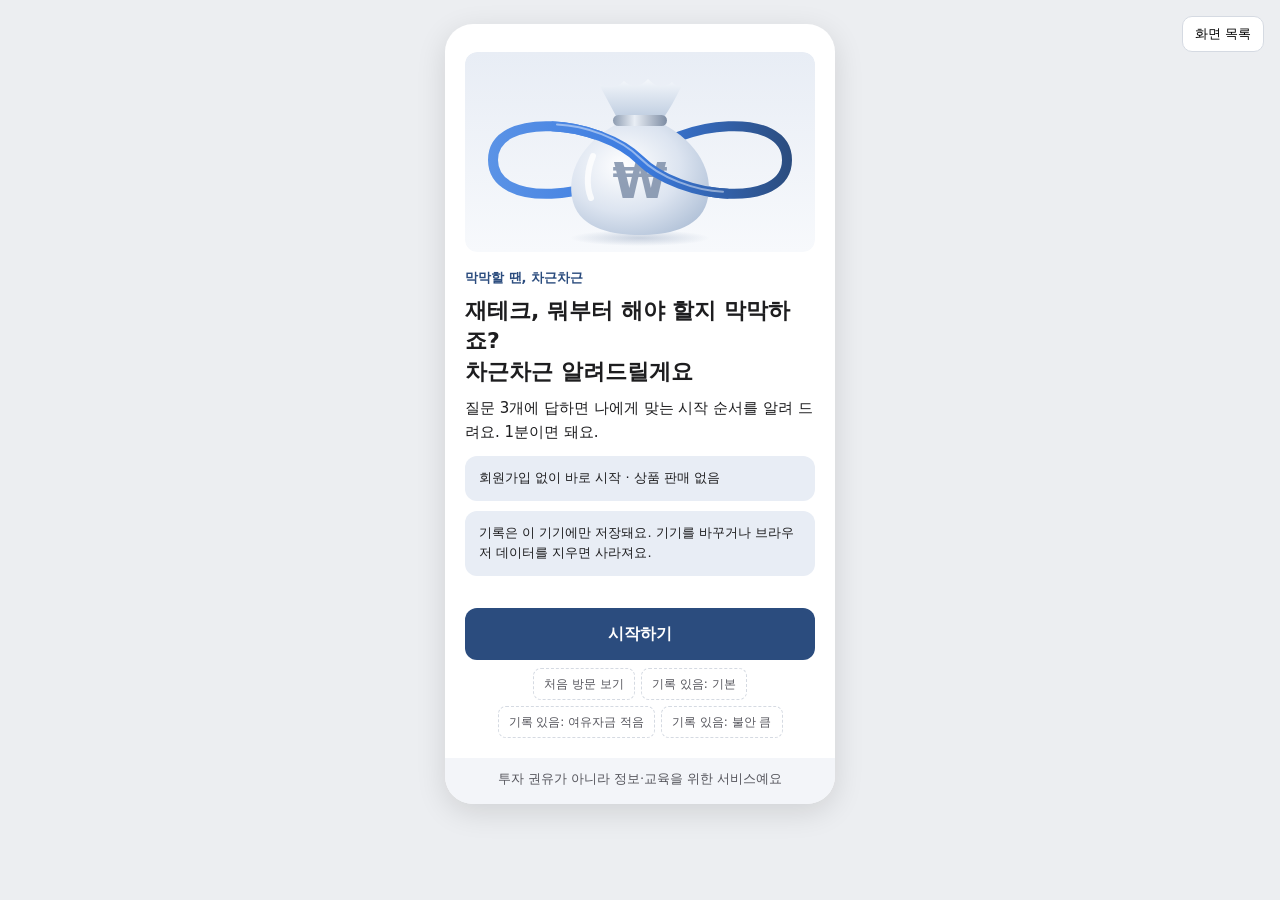
==== commit 12d3eae1: "시작 화면(1.0) 서비스 일러스트 자리에 무한 리본 돈주머니 일러스트 넣음 Co-Authored-By: Claude Opus 5.5 <noreply@anthropic.com> C" ====
--- a/design/prototype.html
+++ b/design/prototype.html
@@ -32,6 +32,7 @@
 .warn{background:var(--accent-soft);border-left:4px solid var(--accent);border-radius:var(--radius);padding:12px 14px;font-size:13px;line-height:1.6;color:var(--text);margin-bottom:10px}
 .term{color:var(--main);text-decoration:underline dotted;text-underline-offset:3px;font-weight:700;cursor:pointer}
 .ph{display:flex;align-items:center;justify-content:center;background:var(--gray);border-radius:var(--radius);color:var(--sub);font-size:13px;min-height:140px;margin:8px 0 16px}
+.illu{display:block;width:100%;height:auto;margin:8px 0 16px;border-radius:var(--radius)}
 .legal{margin:16px -20px 0;padding:12px 20px 16px;background:var(--gray);text-align:center;font-size:13px;color:var(--sub)}
 .sheet{position:absolute;left:0;right:0;bottom:0;background:#fff;border-radius:20px 20px 0 0;padding:22px 20px 24px;box-shadow:0 -8px 24px rgba(0,0,0,.15)}
 .chips{display:flex;gap:6px;flex-wrap:wrap;margin-top:6px}.chips button{min-height:44px;padding:0 12px;border:1.5px solid var(--line);border-radius:22px;background:#fff;font-size:14px;font-family:inherit;cursor:pointer;color:var(--text)}.chips button.on{border-color:var(--main);background:var(--main);color:#fff;font-weight:700}
@@ -49,7 +50,29 @@
 <!-- 화면은 여기에 하나씩 추가: <section class="screen" id="1.0" data-name="홈"> ... </section> -->
 <section class="screen" id="1.0" data-name="시작 화면">
 <div class="wrap">
-  <div class="ph">서비스 일러스트 자리</div>
+  <svg class="illu" viewBox="0 0 350 200" role="img" aria-label="무한 리본이 감싼 돈주머니 일러스트" xmlns="http://www.w3.org/2000/svg">
+ <defs>
+  <linearGradient id="ilBg" x1="0" y1="0" x2="0" y2="1"><stop offset="0" stop-color="#E8EDF5"/><stop offset="1" stop-color="#F7F9FC"/></linearGradient>
+  <radialGradient id="ilBag" cx=".38" cy=".38" r=".75"><stop offset="0" stop-color="#FFFFFF"/><stop offset=".55" stop-color="#DCE4F0"/><stop offset="1" stop-color="#AEBFD6"/></radialGradient>
+  <linearGradient id="ilTop" x1="0" y1="0" x2="0" y2="1"><stop offset="0" stop-color="#F4F7FB"/><stop offset="1" stop-color="#BCCBDF"/></linearGradient>
+  <linearGradient id="ilNeck" x1="0" y1="0" x2="1" y2="0"><stop offset="0" stop-color="#8C9BB0"/><stop offset=".4" stop-color="#E9EEF5"/><stop offset="1" stop-color="#7D8CA3"/></linearGradient>
+  <linearGradient id="ilRib" gradientUnits="userSpaceOnUse" x1="23" y1="0" x2="327" y2="0"><stop offset="0" stop-color="#5B93E6"/><stop offset=".5" stop-color="#3B7BE0"/><stop offset="1" stop-color="#2B4C7E"/></linearGradient>
+  <radialGradient id="ilSh" cx=".5" cy=".5" r=".5"><stop offset="0" stop-color="#2B4C7E" stop-opacity=".22"/><stop offset="1" stop-color="#2B4C7E" stop-opacity="0"/></radialGradient>
+ </defs>
+ <rect width="350" height="200" rx="12" fill="url(#ilBg)"/>
+ <ellipse cx="175" cy="186" rx="70" ry="8" fill="url(#ilSh)"/>
+ <!-- 뒤쪽 리본 -->
+ <path d="M175,108 C215,68 322,58 322,108 C322,158 215,148 175,108 C135,68 28,58 28,108 C28,158 135,148 175,108Z" fill="none" stroke="url(#ilRib)" stroke-width="10" stroke-linejoin="round"/>
+ <!-- 주머니 -->
+ <path d="M153,68 C147,56 140,44 134,32 Q148,40 159,29 Q171,40 183,27 Q195,40 207,30 Q213,37 217,33 C211,46 204,58 197,68Z" fill="url(#ilTop)"/>
+ <path d="M152,72 C118,90 100,120 108,150 C116,178 150,183 175,183 C200,183 234,178 242,150 C250,120 232,90 198,72Z" fill="url(#ilBag)"/>
+ <path d="M128,104 C122,118 121,134 126,146" fill="none" stroke="#fff" stroke-width="6" stroke-linecap="round" opacity=".8"/>
+ <rect x="148" y="63" width="54" height="11" rx="5.5" fill="url(#ilNeck)"/>
+ <text x="175" y="146" text-anchor="middle" font-family="system-ui,'Apple SD Gothic Neo','Malgun Gothic',sans-serif" font-weight="800" font-size="50" fill="#7F90AA" opacity=".85">₩</text>
+ <!-- 앞쪽 리본 -->
+ <path d="M86.5,74.25 C118.25,75.5 155,88 175,108 C195,128 231.75,140.5 263.5,141.75" fill="none" stroke="url(#ilRib)" stroke-width="10"/>
+ <path d="M92,72.5 C120,73.5 155,86 175,106 C195,126 230,138.5 258,139.8" fill="none" stroke="#fff" stroke-width="2" stroke-linecap="round" opacity=".45"/>
+</svg>
   <p class="s" style="font-weight:700;color:var(--main);margin:0">막막할 땐, 차근차근</p>
   <h1 class="t">재테크, 뭐부터 해야 할지 막막하죠?<br>차근차근 알려드릴게요</h1>
   <p class="b">질문 3개에 답하면 나에게 맞는 시작 순서를 알려 드려요. 1분이면 돼요.</p>
@@ -108,7 +131,7 @@
     <button class="opt" data-v="none" onclick="pick(this)">아직 정해진 수입이 없어요</button>
   </div>
   <div class="grow"></div>
-  <a class="btn" data-next aria-disabled="true" href="#3.0" onclick="return toRoad()">다음</a>
+  <a class="btn" data-next aria-disabled="true" href="#2.4" onclick="return afterDiag()">다음</a>
   <div class="legal">투자 권유가 아니라 정보·교육을 위한 서비스예요</div>
 </div>
 </section>
@@ -266,9 +289,10 @@
 <div class="wrap">
   <div class="topbar"><a class="back" href="#" onclick="return goRoad()">← 로드맵</a><span>3단계 · ISA 알아보기</span></div>
   <h1 class="t"><span class="term" onclick="term('ISA')">ISA</span>는 세금 혜택이<br>있는 계좌예요</h1>
-  <div class="info"><b>내가 써도 되는지 확인해요</b><br>조건마다 하나씩 골라 주세요. 실제 조건 문구는 확인 후 넣어요.</div>
-  <div class="card"><h2 class="st">조건 1 (확인 후 입력)</h2><div class="chips" data-c="c1"><button onclick="chip(this)">해당돼요</button><button onclick="chip(this)">아니에요</button><button onclick="chip(this)">잘 모르겠어요</button></div><p class="s cnote" style="display:none;margin:8px 0 0">실제로 가입할 수 있는지는 금융회사에서 확인해요.</p></div>
-  <div class="card"><h2 class="st">조건 2 (확인 후 입력)</h2><div class="chips" data-c="c2"><button onclick="chip(this)">해당돼요</button><button onclick="chip(this)">아니에요</button><button onclick="chip(this)">잘 모르겠어요</button></div><p class="s cnote" style="display:none;margin:8px 0 0">실제로 가입할 수 있는지는 금융회사에서 확인해요.</p></div>
+  <div class="info"><b>내가 써도 되는지 확인해요</b><br>조건마다 하나씩 골라 주세요.</div>
+  <div class="card"><h2 class="st">조건 1. 만 19세 이상이고 국내에 살고 있어요</h2><p class="s" style="margin:0 0 4px">만 15~19세는 지난해 일해서 번 소득(근로소득)이 있으면 가능해요.</p><div class="chips" data-c="c1"><button onclick="chip(this)">해당돼요</button><button onclick="chip(this)">아니에요</button><button onclick="chip(this)">잘 모르겠어요</button></div><p class="s cnote" style="display:none;margin:8px 0 0">실제로 가입할 수 있는지는 금융회사에서 확인해요.</p></div>
+  <div class="card"><h2 class="st">조건 2. 최근 3년 동안 이자·배당으로 1년에 2,000만 원 넘게 번 적이 없어요</h2><p class="s" style="margin:0 0 4px">이 금액을 넘으면 세금을 따로 계산하는데(금융소득종합과세), 그런 해가 있었다면 가입할 수 없어요.</p><div class="chips" data-c="c2"><button onclick="chip(this)">해당돼요</button><button onclick="chip(this)">아니에요</button><button onclick="chip(this)">잘 모르겠어요</button></div><p class="s cnote" style="display:none;margin:8px 0 0">실제로 가입할 수 있는지는 금융회사에서 확인해요.</p></div>
+  <p class="s" style="margin:0 0 10px">ISA는 한 사람당 하나만 만들 수 있어요. 2026년 11월 기준 조건이에요.</p>
   <div class="warn"><b>주의</b> ISA에 담는 상품에 따라 원금이 줄 수 있어요.</div>
   <div class="grow"></div>
   <a class="btn" id="go34" aria-disabled="true" href="#" onclick="st.cur=Math.max(st.cur,4);toast('3단계를 마쳤어요');return goRoad()">다 했어요</a>
@@ -294,6 +318,18 @@
   <div class="grow"></div>
   <a class="btn" href="#" onclick="return goRoad()">내 로드맵 보기</a>
   <div class="alt"><button onclick="st.road='3.0';st.cur=5;on35()">모든 단계를 마친 모습</button><button onclick="st.road='3.0a';st.cur=3;on35()">여유자금이 적어 0~2단계를 마친 모습</button></div>
+  <div class="legal">투자 권유가 아니라 정보·교육을 위한 서비스예요</div>
+</div>
+</section>
+<section class="screen" id="2.4" data-name="기초 용어 미리 보기">
+<div class="wrap">
+  <div class="topbar"><a class="back" href="#2.3">← 이전 질문</a><a class="tbtn" href="#" onclick="return glossDone()">건너뛰기</a></div>
+  <h1 class="t">로드맵을 보기 전에<br>알아 두면 좋은 말 6개</h1>
+  <p class="s" style="margin:0 0 14px">궁금한 말을 누르면 쉬운 설명이 펼쳐져요. 이미 알면 건너뛰어도 돼요.</p>
+  <div id="gloss24"></div>
+  <div class="grow"></div>
+  <a class="btn" href="#" onclick="return glossDone()">내 로드맵 보기</a>
+  <div class="alt"><button onclick="glossAll(true)">모두 펼친 모습</button><button onclick="glossAll(false)">모두 접은 모습</button></div>
   <div class="legal">투자 권유가 아니라 정보·교육을 위한 서비스예요</div>
 </div>
 </section>
@@ -367,6 +403,7 @@
  "파킹통장":{d:"주차장에 차를 잠깐 세워 두듯, 돈을 잠깐 넣어 두어도 이자를 주는 통장이에요. 언제든 꺼낼 수 있어요.",e:"<b>예시</b> 월급날 전까지 잠깐 두는 비상금",w:"<b>주의</b> 이자가 적금보다 낮을 수 있어요"},
  "적금":{d:"매달 정해진 금액을 넣고, 정한 기간이 끝나면 이자와 함께 돌려받는 상품이에요.",e:"<b>예시</b> 1년 동안 매달 같은 금액 넣기",w:"<b>주의</b> 중간에 해지하면 이자 혜택이 줄 수 있어요"},
  "손실 한도":{d:"내가 잃어도 괜찮다고 정한 가장 큰 금액이에요. 차근차근은 이 금액 안에서만 4단계를 진행하게 해요.",e:"<b>예시</b> 한도가 6만 원이면 6만 원보다 많이 넣을 수 없어요",w:"<b>주의</b> 한도는 내가 정한 안전장치예요. 올릴 때는 한 번 더 확인해요"},
+ "이자":{d:"돈을 맡긴 대가로 더 받는 돈이에요.",e:"<b>예시</b> 적금에 돈을 넣으면 정한 기간이 끝날 때 넣은 돈에 이자가 붙어 돌아와요",w:"<b>주의</b> 상품마다 이자를 주는 정도가 달라요"},
  "원금":{d:"처음에 넣은 돈이에요.",e:"<b>예시</b> 3만 원을 넣었다면 원금은 3만 원이에요",w:"<b>주의</b> 주식은 원금보다 줄어들 수 있어요"},
  "주식":{d:"회사의 작은 몫을 사는 거예요. 값이 오르기도 하고 내리기도 해요.",e:"<b>예시</b> 산 뒤 값이 내려가면 넣은 돈보다 줄어요",w:"<b>주의</b> 차근차근은 특정 종목을 추천하지 않아요"},
  "ISA":{d:"세금 혜택이 있는 계좌예요.",e:"<b>예시</b> 자세한 조건은 3단계 상세에서 확인해요",w:"<b>주의</b> 담는 상품에 따라 원금이 줄 수 있어요"}};
@@ -400,7 +437,13 @@
 function demo44(err){const b=document.querySelector('[data-q=rule] [data-v=own]');pick(b);$("own44").style.display="block";$("own44").value="";$("err44").style.display="none";if(err)save44()}
 function roadFor(){return A("money","5_20")==="u5"?"3.0a":(A("fear","mid")==="high"?"3.0b":"3.0")}
 function on10(){const done=st.a.money&&st.a.fear&&st.a.income;s1_0(!!done,done?roadFor():null,true)}
-const ON={"1.0":on10,"3.0":renderRoads,"3.0a":renderRoads,"3.0b":renderRoads,"3.1":on31,"4.1":on41,"4.2":updateLimitText,"4.3":on43,"4.5":on45,"3.3":on33,"3.5":on35};
+const GLOSS=["원금","이자","파킹통장","적금","ISA","주식"];
+function on24(){$("gloss24").innerHTML=GLOSS.map((t,i)=>'<button class="opt" style="display:block" onclick="gl('+i+',this)"><span style="display:flex;justify-content:space-between;align-items:center;min-height:28px"><b>'+t+'</b><span class="mk">▾</span></span><span class="gd" style="display:none;font-weight:400"><span style="display:block;margin-top:6px">'+TERMS[t].d+'</span><span class="s" style="display:block;margin-top:4px">'+TERMS[t].e.replace(/<[^>]+>/g,"")+'</span></span></button>').join("")}
+function gl(i,b){const d=b.querySelector(".gd"),open=d.style.display==="none";d.style.display=open?"block":"none";b.querySelector(".mk").textContent=open?"▴":"▾";b.classList.toggle("on",open)}
+function glossAll(o){document.querySelectorAll("#gloss24 .opt").forEach(b=>{const d=b.querySelector(".gd");if((d.style.display!=="none")!==o)gl(0,b)})}
+function afterDiag(){if(!st.gloss){location.hash="#2.4";return false}return toRoad()}
+function glossDone(){st.gloss=true;return toRoad()}
+const ON={"2.4":on24,"1.0":on10,"3.0":renderRoads,"3.0a":renderRoads,"3.0b":renderRoads,"3.1":on31,"4.1":on41,"4.2":updateLimitText,"4.3":on43,"4.5":on45,"3.3":on33,"3.5":on35};
 
 function show(){const id=decodeURIComponent(location.hash.slice(1));const t=S.find(s=>s.id===id)||S[0];if(id&&!S.some(s=>s.id===id))toast("아직 만들지 않은 화면이에요");const cur=S.find(s=>s.classList.contains("on"));if(cur&&cur!==t)st.prev=cur.id;if(["3.0","3.0a","3.0b"].includes(t.id))st.road=t.id;S.forEach(s=>s.classList.toggle("on",s===t));L.classList.remove("on");if(ON[t.id])ON[t.id]();window.scrollTo(0,0)}
 addEventListener("hashchange",show);show();
